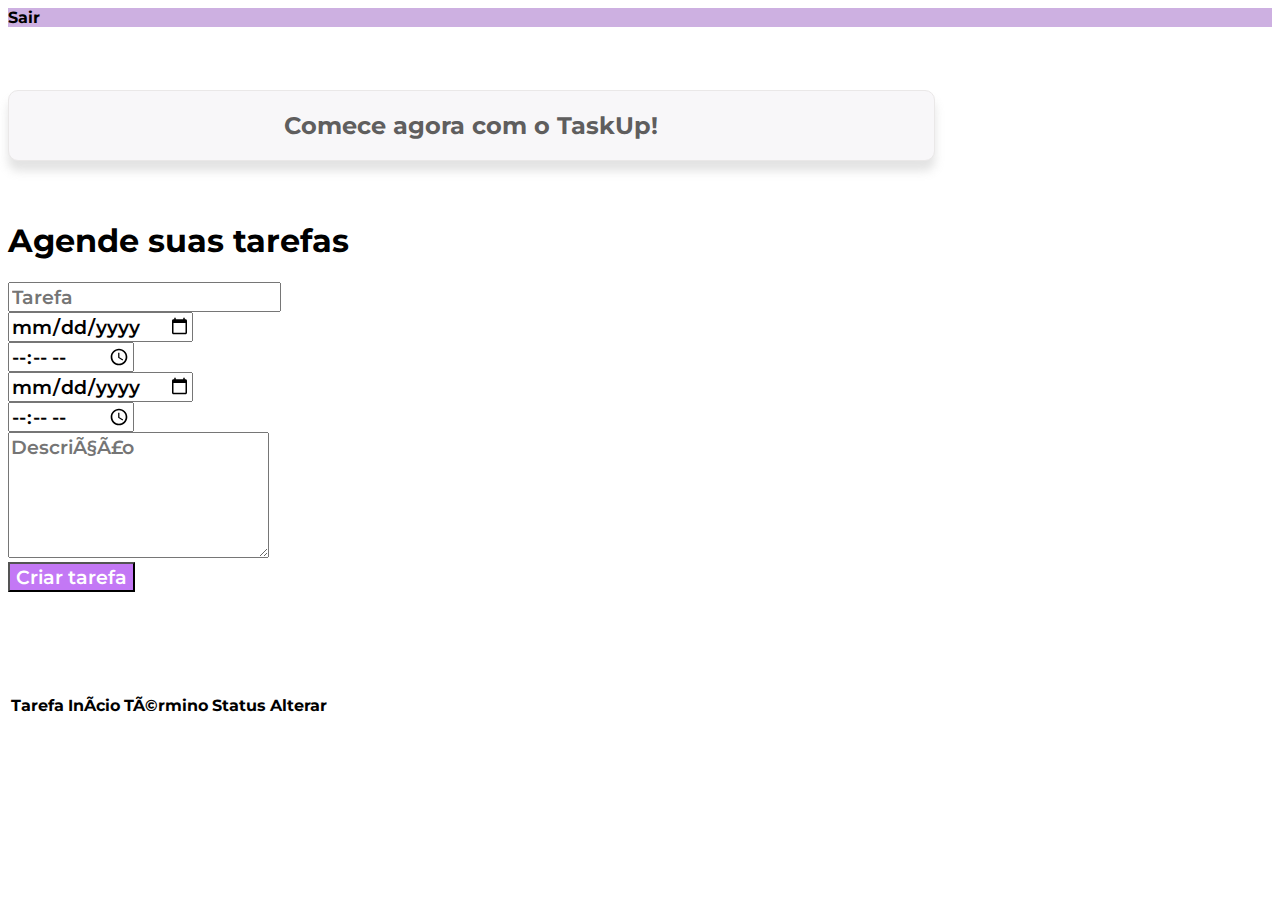
==== gerenciador.html @ 7eb9009c "comitting" ====
<!DOCTYPE html>
<html lang="pt-BR>
<head>
    <meta charset=" UTF-8">
<meta name="viewport" content="width=device-width, initial-scale=1.0">
<title>Gerenciador de Tarefas</title>

<link href="https://cdn.jsdelivr.net/npm/bootstrap@5.3.2/dist/css/bootstrap.min.css" rel="stylesheet"
    integrity="sha384-T3c6CoIi6uLrA9TneNEoa7RxnatzjcDSCmG1MXxSR1GAsXEV/Dwwykc2MPK8M2HN" crossorigin="anonymous">
<script src="https://cdn.jsdelivr.net/npm/@popperjs/core@2.11.8/dist/umd/popper.min.js"
    integrity="sha384-I7E8VVD/ismYTF4hNIPjVp/Zjvgyol6VFvRkX/vR+Vc4jQkC+hVqc2pM8ODewa9r"
    crossorigin="anonymous"></script>
<script src="https://cdn.jsdelivr.net/npm/bootstrap@5.3.2/dist/js/bootstrap.min.js"
    integrity="sha384-BBtl+eGJRgqQAUMxJ7pMwbEyER4l1g+O15P+16Ep7Q9Q+zqX6gSbd85u4mG4QzX+"
    crossorigin="anonymous"></script>
<link rel="stylesheet" href="style.css"/>

</head>

<body>

    <nav class="navbar navbar-dark">
        <div class="container-fluid d-flex align-items-center">
            <span class="navbar-brand mb-0 h1 mt-2" id="navbar_text"></span>
            <span class="navbar-brand mb-0 h1" id="sair_button" onclick="sairGerenciador()">Sair</span>
        </div>
    </nav>

    <body>

        <main>
            <section
                class="quadro_completar_tarefas d-flex flex-column justify-content-center align-items-center pt-5 mt-3">
                <h1 id="titulo-taskup" role="button">Comece agora com o TaskUp!</h1>
                <h1 class="titulo-agende fs-2">Agende suas tarefas</h1>

                <div class="container_inputs w-50 mt-4">
                    <div class="row">
                        <div class="col">
                            <input type="text" class="form-control mb-2 p-2" placeholder="Tarefa" id="tarefa">
                        </div>
                    </div>
                    <div class="row">
                        <div class="col">
                            <input type="date" class="form-control mb-2 p-2" placeholder="Data de início"
                                id="dataDeInicio">
                        </div>
                        <div class="col">
                            <input type="time" class="form-control mb-2 p-2" placeholder="Hora de início"
                                id="horaDeInicio">
                        </div>
                    </div>
                    <div class="row">
                        <div class="col">
                            <input type="date" class="form-control mb-2 p-2" placeholder="Data de término"
                                id="dataDeTermino">
                        </div>
                        <div class="col">
                            <input type="time" class="form-control mb-2 p-2" placeholder="Hora de término"
                                id="horaDeTermino">
                        </div>
                    </div>
                    <textarea class="form-control" rows="5" placeholder="Descrição" id="descricaoDaTarefa"></textarea>
                </div>
                <div id="botoes" class="botoes_gerais d-flex mt-3 ">
                    <input type="submit" value="Criar tarefa" class="btn mt-3" id="criarTarefa_button"
                        onclick="saveTarefa(this)">
                </div>
            </section>



            <section class="secao_tabela mx-5 mb-5 border border-3 rounded-top-3 rounded-bottom-3">
                <table class="table table-striped">
                    <thead>
                        <tr>
                            <th scope="col">Tarefa</th>
                            <th scope="col">Início</th>
                            <th scope="col">Término</th>
                            <th scope="col">Status</th>
                            <th scope="col">Alterar</th>
                        </tr>
                    </thead>
                    <tbody id="container_tabela">
                        <!-- <tr>
            <th scope="row">Pagar conta de luz</th>
            <td>18/11/2023 às 00:00</td>
            <td>18/11/2023 às 23:59</td>
            <td>Em atraso</td>
            <td><button type="button" class="btn btn-warning">Alterar</button></td>
          </tr> -->
                        <!-- <tr>
            <th scope="row">Festa de final de ano</th>
            <td>20/12/2023 às 18:00</td>
            <td>20/12/2023 às 23:00</td>
            <td>Pendente</td>
            <td><button type="button" class="btn btn-warning">Alterar</button></td>
          </tr>
          <tr>
            <th scope="row">Aula de Angular</th>
            <td>21/11/2013 às 16:00</td>
            <td>21/11/2023 às 21:00</td>
            <td>Em</td>
            <td><button type="button" class="btn btn-warning">Alterar</button></td>

          </tr>
          <tr>
            <th scope="row">Reunião com a MXM Sistemas</th>
            <td>01/11/2023 às 10:00</td>
            <td>01/11/2023 às 11:00</td>
            <td>Realizada</td>
            <td><button type="button" class="btn btn-warning">Alterar</button></td>

          </tr> -->


                    </tbody>
                </table>


                <div class="caixa_opaca d-none flex-column justify-content-center align-items-center" id="caixa">
                    <div class="tarefa_descricao d-flex flex-column align-items-center bg-light-subtle w-50 h-75 p-4"
                        id="caixa_interior">
                    </div>
                </div>

            </section>




        </main>
    </body>

</html>
---- style.css ----
@import url('https://fonts.googleapis.com/css2?family=Caprasimo&family=Krona+One&family=Montserrat&display=swap');

* {
    font-family: 'Montserrat', sans-serif;
}



body {
    background-color: rgb(255, 255, 255);
}

#titulo-login {
    border: 1px solid rgb(234, 232, 232);
    color: rgb(95, 94, 94);
    width: 60%;
    text-align: center;
    padding-top: 10px;
    padding-bottom: 10px;
    border-radius: 10px;
    margin-top: 30px;
    -webkit-box-shadow: 0px 10px 10px 0px rgba(163, 163, 163, 0.3);
    -moz-box-shadow: 0px 10px 10px 0px rgba(163, 163, 163, 0.3);
    box-shadow: 0px 10px 10px 0px rgba(163, 163, 163, 0.3);
    font-size: 1.7rem;
    font-weight: bold;
    background-color: #f3e6fc
}

#titulologin:hover {
    background-color: rgb(228, 228, 228);
}

.flex {
    display: flex;
    justify-content: center;
}

h3 {
    font-size: 1.6rem;
}


.form-control {
    font-size: 1.2rem;
    font-weight: 600;

}


.btn {
    font-weight: 600;
    font-size: 1.2rem;
    background-color: #c378f5;
    color: white;
}



.btn:hover {
    background-color: #cdb0e1;
    color: white;
}

.imagem_principal {
    width: 50%;
}







/* Page Gerenciador de Tarefas */

.botoes_gerais {
    gap: 12px;
}

#titulo-taskup {
    border: 1px solid rgb(234, 232, 232);
    color: rgb(95, 94, 94);
    width: 70%;
    text-align: center;
    padding-top: 10px;
    padding-bottom: 10px;
    border-radius: 10px;
    margin-top: 30px;
    -webkit-box-shadow: 0px 10px 10px 0px rgba(163, 163, 163, 0.3);
    -moz-box-shadow: 0px 10px 10px 0px rgba(163, 163, 163, 0.3);
    box-shadow: 0px 10px 10px 0px rgba(163, 163, 163, 0.3);
    font-size: 1.5rem;
    font-weight: bold;
    background-color: #f8f7f9;
    padding: 20px;
    margin-bottom: 60px;


}

.btn-alterar {
    font-weight: 500;
    font-size: 1.2rem;
    background-color: #c378f5;
    color: white;
    border: none;
    border-radius: 5px;
}

.btn-alterar:hover {
    background-color: #cdb0e1;
}

.navbar {
    background-color: #cdb0e1;
}

.quadro_completar_tarefas {
    margin-top: 5%;
    margin-bottom: 8%;
}

#sair_button {
    cursor: pointer;
}

#sair_button:hover {
    color: gray;
}

.navbar-brand {
    font-weight: bold;
}

tr td .statusRed {
    color: red;
}

tr td .statusOrange {
    color: orange;
}

tr td .statusBlue {
    color: blue;
}

tr td .statusGreen {
    color: green;
}

.caixa_opaca {
    position: fixed;
    top: 0;
    left: 0;
    width: 100%;
    height: 100%;
    background-color: #00000080;
    display: none;

}


.tarefa_descricao {
    border-radius: 15px;
}

.titulo-tarefa {
    cursor: pointer;
}
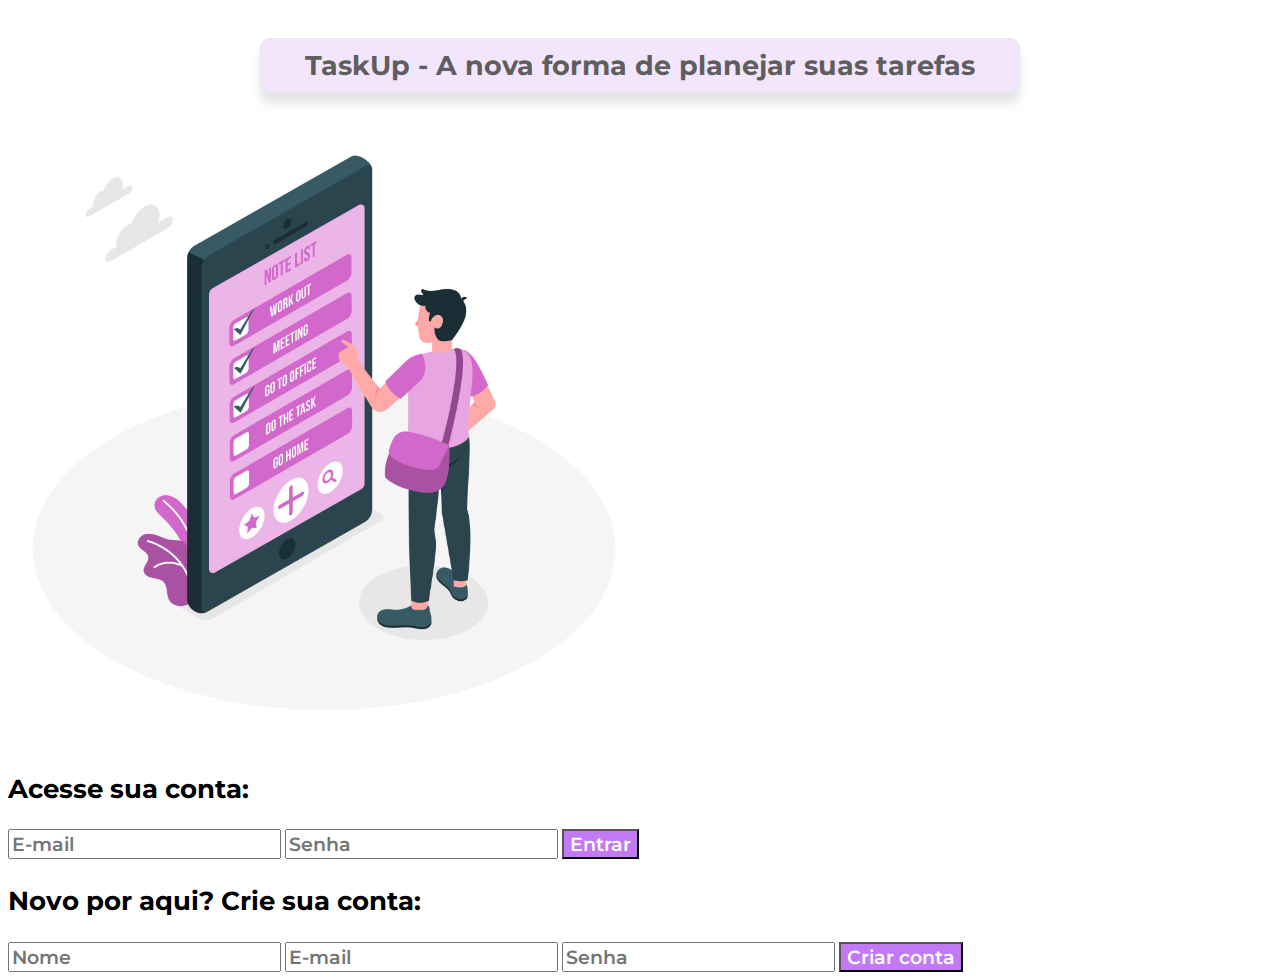
==== commit 2bf82fcb: "new changes" ====
--- a/gerenciador.html
+++ b/gerenciador.html
@@ -130,6 +130,8 @@
 
 
         </main>
+
+        <script src="/gerenciador.js"></script>
     </body>
 
 </html>